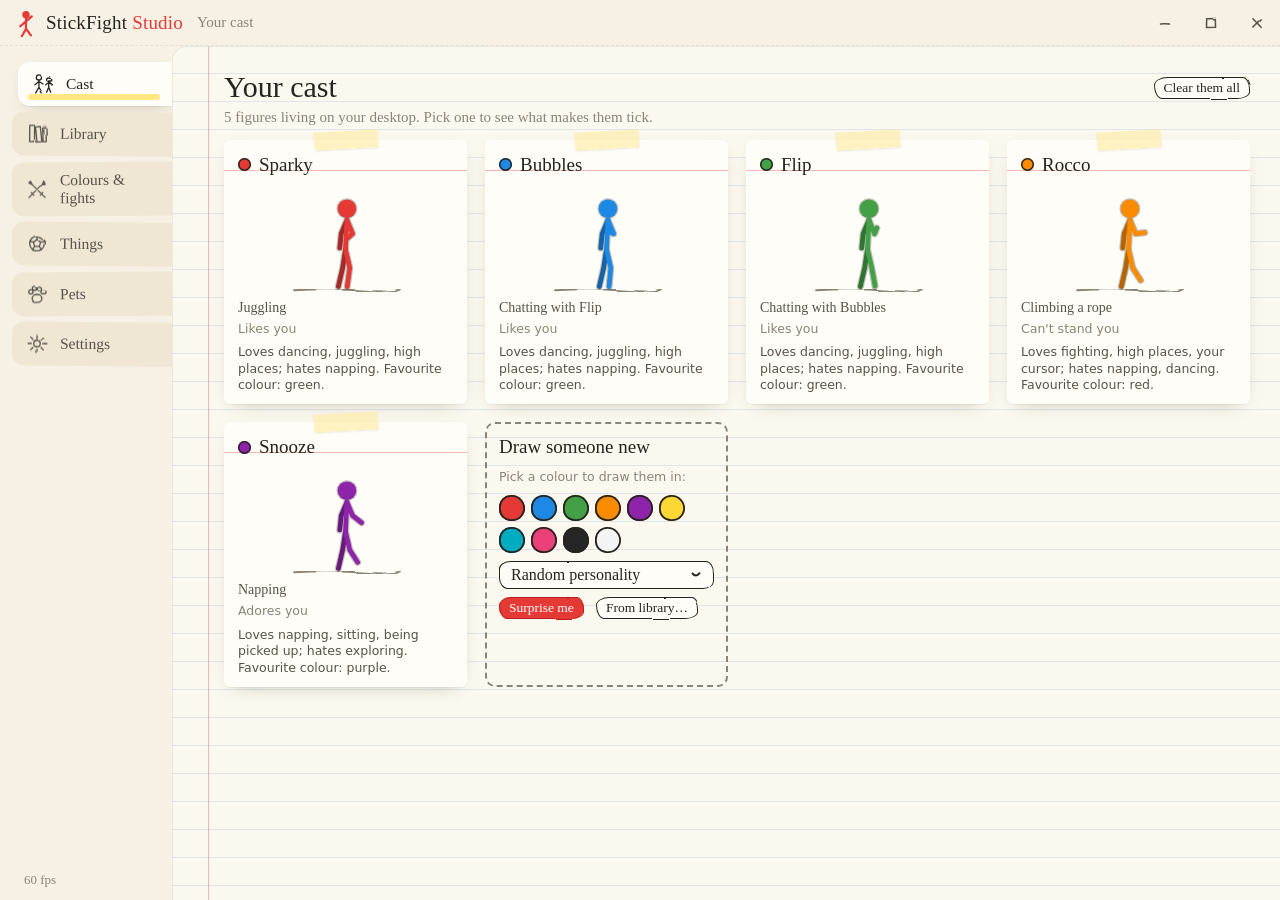
==== Studio/web/index.html @ 7a57fdf6 "Pets rebuilt as real animals: cats, dogs and parrots with needs, care items, accidents, leash walks," ====
<!doctype html>
<html lang="en">
<head>
<meta charset="utf-8">
<title>StickFight Studio</title>
<meta name="viewport" content="width=device-width, initial-scale=1">
<link rel="stylesheet" href="studio.css">
</head>
<body>
<!-- Hand-drawn wobble for strokes and boxes. -->
<svg width="0" height="0" style="position:absolute" aria-hidden="true">
  <filter id="rough" x="-5%" y="-5%" width="110%" height="110%">
    <feTurbulence type="fractalNoise" baseFrequency="0.035" numOctaves="2" seed="3" result="n"/>
    <feDisplacementMap in="SourceGraphic" in2="n" scale="2.6" xChannelSelector="R" yChannelSelector="G"/>
  </filter>
  <filter id="rough2" x="-5%" y="-5%" width="110%" height="110%">
    <feTurbulence type="fractalNoise" baseFrequency="0.05" numOctaves="2" seed="11" result="n"/>
    <feDisplacementMap in="SourceGraphic" in2="n" scale="3.4" xChannelSelector="R" yChannelSelector="G"/>
  </filter>
  <filter id="chalk" x="-5%" y="-5%" width="110%" height="110%">
    <feTurbulence type="fractalNoise" baseFrequency="0.9" numOctaves="1" seed="5" result="g"/>
    <feColorMatrix in="g" type="matrix" values="0 0 0 0 1  0 0 0 0 1  0 0 0 0 1  0 0 0 -1.4 1.25" result="mask"/>
    <feComposite in="SourceGraphic" in2="mask" operator="in" result="c"/>
    <feTurbulence type="fractalNoise" baseFrequency="0.04" numOctaves="2" seed="7" result="n"/>
    <feDisplacementMap in="c" in2="n" scale="2.4" xChannelSelector="R" yChannelSelector="G"/>
  </filter>
</svg>

<div id="app">
  <header id="titlebar">
    <div class="brand">
      <svg class="logo" viewBox="-14 -30 28 34"><g class="logo-fig">
        <circle cx="0" cy="-23" r="4.5"/><path d="M0 -18 L0 -6 M0 -15 L-7 -9 M0 -15 L7 -21 M0 -6 L-5 3 M0 -6 L6 2"/></g></svg>
      <span class="brand-name">StickFight <em>Studio</em></span>
    </div>
    <div id="crumbs"></div>
    <div class="winbtns">
      <button class="winbtn" data-win="min" title="Minimize"><svg viewBox="0 0 20 20"><path d="M5 11 Q10 10.4 15 11.2"/></svg></button>
      <button class="winbtn" data-win="max" title="Maximize"><svg viewBox="0 0 20 20"><path id="maxicon" d="M5.2 5.4 L14.8 5 L15 14.6 L5 14.9 Z"/></svg></button>
      <button class="winbtn close" data-win="close" title="Close"><svg viewBox="0 0 20 20"><path d="M5.5 5.2 L14.6 14.8 M14.7 5.4 L5.3 14.5"/></svg></button>
    </div>
  </header>

  <nav id="tabs">
    <button class="tab" data-page="cast"><svg viewBox="0 0 32 32"><g><circle cx="11" cy="8" r="3.2"/><path d="M11 11 V20 M11 13 L6 17 M11 13 L16 16 M11 20 L7 27 M11 20 L15 27"/><circle cx="23" cy="10" r="2.6"/><path d="M23 12.6 V20 M23 14 L19.5 17 M23 14 L26.5 17 M23 20 L20.5 26 M23 20 L25.5 26"/></g></svg><span>Cast</span></button>
    <button class="tab" data-page="library"><svg viewBox="0 0 32 32"><g><path d="M7 6 L13 6 L13 26 L7 26 Z M14 7 L20 6 L22 26 L16 26.5 Z M23 8 L27 7.5 L27.5 26 L23.5 26 Z"/></g></svg><span>Library</span></button>
    <button class="tab" data-page="fights"><svg viewBox="0 0 32 32"><g><path d="M6 26 L22 10 M22 10 L24 6 L26 8 L22 10 M9 20 L12 23 M26 26 L10 10 M10 10 L8 6 L6 8 L10 10 M23 20 L20 23"/></g></svg><span>Colours &amp; fights</span></button>
    <button class="tab" data-page="toys"><svg viewBox="0 0 32 32"><g><circle cx="16" cy="16" r="9"/><path d="M16 11 L20.5 14.3 L18.8 19.5 L13.2 19.5 L11.5 14.3 Z M16 7 V11 M24.6 13.5 L20.5 14.3 M21.5 23.5 L18.8 19.5 M10.5 23.5 L13.2 19.5 M7.4 13.5 L11.5 14.3"/></g></svg><span>Things</span></button>
    <button class="tab" data-page="pets"><svg viewBox="0 0 32 32"><g><ellipse cx="16" cy="21" rx="6" ry="5"/><circle cx="8.5" cy="13" r="2.6"/><circle cx="13" cy="8.5" r="2.6"/><circle cx="19" cy="8.5" r="2.6"/><circle cx="23.5" cy="13" r="2.6"/></g></svg><span>Pets</span></button>
    <button class="tab" data-page="settings"><svg viewBox="0 0 32 32"><g><circle cx="16" cy="16" r="4"/><path d="M16 5 V9 M16 23 V27 M5 16 H9 M23 16 H27 M8.2 8.2 L11 11 M21 21 L23.8 23.8 M23.8 8.2 L21 11 M11 21 L8.2 23.8"/></g></svg><span>Settings</span></button>
    <div class="tabs-fill"></div>
    <div id="fps" title="Frames per second right now"></div>
  </nav>

  <main id="page"></main>
  <div id="toast"></div>
</div>

<!-- Invisible resize handles around the window edge. -->
<div class="edge l" data-edge="l"></div><div class="edge r" data-edge="r"></div>
<div class="edge t" data-edge="t"></div><div class="edge b" data-edge="b"></div>
<div class="edge tl" data-edge="tl"></div><div class="edge tr" data-edge="tr"></div>
<div class="edge bl" data-edge="bl"></div><div class="edge br" data-edge="br"></div>

<script src="studio.js"></script>
</body>
</html>
---- Studio/web/studio.css ----
/* StickFight Studio: a sketchbook. Paper (light) and chalkboard (dark) themes. */
:root {
  --paper: #f6f1e4;
  --paper-2: #fbf8ef;
  --card: #fffdf7;
  --rule: rgba(80, 130, 200, 0.16);
  --margin: rgba(229, 57, 53, 0.35);
  --ink: #26241f;
  --ink-2: #57524a;
  --pencil: #8a8478;
  --faint: rgba(38, 36, 31, 0.08);
  --accent: #e53935;
  --accent-ink: #b8231f;
  --marker: rgba(255, 226, 92, 0.75);
  --good: #2e8b57;
  --bad: #c62828;
  --meh: #8a8478;
  --tab: #efe7d3;
  --tab-on: #fffdf7;
  --shadow: 0 1px 0 rgba(0,0,0,0.04), 0 6px 18px -10px rgba(60, 40, 10, 0.35);
  --hand: "Segoe Print", "Ink Free", "Comic Sans MS", cursive;
  --scrawl: "Ink Free", "Segoe Print", cursive;
  --body: "Segoe UI Variable Text", "Segoe UI", system-ui, sans-serif;
  --stroke-filter: url(#rough);
  color-scheme: light;
}

:root[data-theme="chalk"], :root.chalk {
  --paper: #222a26;
  --paper-2: #27302b;
  --card: #2a332e;
  --rule: rgba(255, 255, 255, 0.035);
  --margin: rgba(255, 140, 140, 0.18);
  --ink: #ecebe4;
  --ink-2: #c9c7bd;
  --pencil: #959a90;
  --faint: rgba(255, 255, 255, 0.07);
  --accent: #ff8a80;
  --accent-ink: #ffab9f;
  --marker: rgba(255, 238, 140, 0.28);
  --good: #9be0a8;
  --bad: #ff9a8f;
  --meh: #a3a79c;
  --tab: #1d2420;
  --tab-on: #2a332e;
  --shadow: 0 8px 24px -14px rgba(0,0,0,0.8);
  --stroke-filter: url(#chalk);
  color-scheme: dark;
}

* { box-sizing: border-box; }
html, body { margin: 0; height: 100%; overflow: hidden; }
body {
  background: var(--paper);
  color: var(--ink);
  font: 14px/1.45 var(--body);
  user-select: none;
  -webkit-font-smoothing: antialiased;
}
button, input, select { font: inherit; color: inherit; }
::selection { background: var(--marker); }

#app { display: grid; grid-template-rows: 46px 1fr; grid-template-columns: 172px 1fr; height: 100vh; }

/* ---------- title bar ---------- */
#titlebar {
  grid-column: 1 / 3; display: flex; align-items: center; gap: 14px; padding: 0 0 0 14px;
  app-region: drag; border-bottom: 1.5px dashed var(--faint);
}
.brand { display: flex; align-items: center; gap: 8px; }
.logo { width: 24px; height: 28px; }
.logo-fig { fill: none; stroke: var(--accent); stroke-width: 2.6; stroke-linecap: round; stroke-linejoin: round; }
.logo-fig circle { fill: var(--accent); stroke: none; }
.brand-name { font: 19px var(--hand); letter-spacing: 0.2px; }
.brand-name em { font-style: normal; color: var(--accent); }
#crumbs { font: 15px var(--scrawl); color: var(--pencil); flex: 1; white-space: nowrap; overflow: hidden; text-overflow: ellipsis; }
#crumbs b { color: var(--ink-2); font-weight: normal; }
.winbtns { display: flex; app-region: no-drag; height: 100%; }
.winbtn { width: 46px; height: 100%; border: 0; background: transparent; cursor: default; display: grid; place-items: center; }
.winbtn svg { width: 18px; height: 18px; fill: none; stroke: var(--ink-2); stroke-width: 1.7; stroke-linecap: round; filter: var(--stroke-filter); }
.winbtn:hover { background: var(--faint); }
.winbtn.close:hover { background: #e5393530; }
.winbtn.close:hover svg { stroke: var(--accent-ink); }

/* ---------- side tabs (notebook dividers) ---------- */
#tabs { display: flex; flex-direction: column; gap: 6px; padding: 16px 0 12px 12px; }
.tab {
  position: relative; display: flex; align-items: center; gap: 10px; text-align: left;
  padding: 9px 12px; border: 0; background: var(--tab); border-radius: 12px 0 0 12px;
  font: 15.5px var(--hand); color: var(--ink-2); cursor: pointer;
  transform: rotate(-0.4deg); transition: transform .15s, background .15s;
}
.tab:nth-child(2n) { transform: rotate(0.5deg); }
.tab svg { width: 26px; height: 26px; flex: none; fill: none; stroke: currentColor; stroke-width: 1.6; stroke-linecap: round; stroke-linejoin: round; filter: var(--stroke-filter); }
.tab:hover { transform: translateX(3px) rotate(-0.4deg); color: var(--ink); }
.tab.on { background: var(--tab-on); color: var(--ink); box-shadow: var(--shadow); transform: translateX(6px); }
.tab.on::after { content: ""; position: absolute; left: 10px; right: 18px; bottom: 6px; height: 6px; background: var(--marker); border-radius: 3px; z-index: -1; }
.tabs-fill { flex: 1; }
#fps { font: 13px var(--scrawl); color: var(--pencil); padding: 0 12px; }

/* ---------- the page (ruled paper) ---------- */
#page {
  position: relative; overflow: auto; padding: 22px 30px 40px 52px; background-color: var(--paper-2);
  background-image:
    linear-gradient(90deg, transparent 36px, var(--margin) 36px, var(--margin) 37.5px, transparent 37.5px),
    repeating-linear-gradient(to bottom, transparent 0, transparent 27px, var(--rule) 27px, var(--rule) 28px);
  border-top-left-radius: 14px; box-shadow: inset 1px 1px 0 var(--faint);
  scrollbar-width: thin; scrollbar-color: var(--pencil) transparent;
}
h1 { font: 30px/1.15 var(--hand); margin: 2px 0 4px; }
h2 { font: 21px var(--hand); margin: 22px 0 8px; }
h3 { font: 16px var(--hand); margin: 14px 0 6px; color: var(--ink-2); }
.sub { color: var(--pencil); font: 15px var(--scrawl); margin: 0 0 14px; }
.hint { color: var(--pencil); font-size: 12.5px; }
.marker { background: linear-gradient(transparent 55%, var(--marker) 55%, var(--marker) 90%, transparent 90%); padding: 0 2px; }
.row { display: flex; gap: 12px; align-items: center; flex-wrap: wrap; }
.spacer { flex: 1; }

/* sketchy box: the border is a separate wobbly layer so text stays crisp */
.sk { position: relative; }
.sk::before {
  content: ""; position: absolute; inset: 0; pointer-events: none;
  border: 1.8px solid var(--ink); opacity: .8;
  border-radius: 14px 9px 13px 8px / 9px 14px 8px 13px; filter: var(--stroke-filter);
}

/* ---------- buttons ---------- */
.btn {
  position: relative; border: 0; background: var(--card); padding: 7px 15px; cursor: pointer;
  font: 15px var(--hand); color: var(--ink); border-radius: 12px; transition: transform .08s;
}
.btn::before { content: ""; position: absolute; inset: 0; border: 1.8px solid var(--ink); border-radius: 15px 8px 14px 9px / 9px 13px 8px 15px; filter: var(--stroke-filter); pointer-events: none; }
.btn:hover { transform: rotate(-1deg) scale(1.03); background: var(--paper); }
.btn:active { transform: scale(0.97); }
.btn.primary { background: var(--accent); color: #fff; }
.btn.primary::before { border-color: var(--accent-ink); }
.btn.danger:hover { color: var(--bad); }
.btn.small { padding: 3px 10px; font-size: 13.5px; }
.btn.armed { background: var(--bad); color: #fff; }
.chip {
  border: 0; background: transparent; padding: 3px 10px; cursor: pointer; font: 14px var(--scrawl); color: var(--ink-2);
  border-radius: 20px; position: relative;
}
.chip::before { content: ""; position: absolute; inset: 0; border: 1.4px dashed var(--pencil); border-radius: 20px; pointer-events: none; }
.chip:hover { color: var(--ink); }
.chip.on { background: var(--marker); color: var(--ink); }
.chip.on::before { border-style: solid; border-color: var(--ink); filter: var(--stroke-filter); }

/* ---------- inputs ---------- */
input[type=text] {
  border: 0; border-bottom: 2px solid var(--ink); background: transparent; outline: none; padding: 2px 4px;
  font: 28px var(--hand); width: min(420px, 100%); color: var(--ink);
}
input[type=text]:focus { background: var(--marker); }

input[type=range] { -webkit-appearance: none; appearance: none; background: transparent; height: 26px; width: 100%; cursor: pointer; }
input[type=range]::-webkit-slider-runnable-track {
  height: 6px; border-radius: 4px;
  background: linear-gradient(90deg, var(--fill, var(--accent)) 0 var(--p, 50%), var(--faint) var(--p, 50%) 100%);
  border: 1.4px solid var(--ink);
}
input[type=range]::-webkit-slider-thumb {
  -webkit-appearance: none; width: 18px; height: 18px; margin-top: -7.5px; border-radius: 50% 45% 52% 47%;
  background: var(--card); border: 2px solid var(--ink); box-shadow: 1px 1px 0 var(--ink);
}
input[type=range]:active::-webkit-slider-thumb { transform: scale(1.15) rotate(15deg); background: var(--marker); }

.select { position: relative; display: inline-block; min-width: 200px; max-width: 100%; }
.dd-btn {
  position: relative; width: 100%; display: flex; align-items: center; gap: 10px; border: 0; background: var(--card);
  padding: 5px 12px; font: 16px var(--scrawl); color: var(--ink); cursor: pointer; border-radius: 10px; text-align: left; outline: none;
}
.dd-btn::before { content: ""; position: absolute; inset: 0; border: 1.6px solid var(--ink); border-radius: 12px 8px 11px 9px / 8px 12px 9px 11px; filter: var(--stroke-filter); pointer-events: none; }
.dd-btn:hover, .dd-btn:focus-visible { background: var(--paper); }
.select.open .dd-btn { background: var(--marker); }
.dd-label { flex: 1; white-space: nowrap; overflow: hidden; text-overflow: ellipsis; }
.dd-caret { width: 12px; height: 12px; flex: none; fill: none; stroke: var(--ink); stroke-width: 2; stroke-linecap: round; transition: transform .15s; }
.select.open .dd-caret { transform: rotate(180deg); }
.dd-menu {
  position: fixed; z-index: 100; overflow: auto; padding: 6px; background: var(--card); border-radius: 10px;
  box-shadow: 0 12px 30px -12px rgba(0,0,0,.45); transform: rotate(-0.4deg); animation: ddin .12s ease-out;
  scrollbar-width: thin; scrollbar-color: var(--pencil) transparent;
}
.dd-menu::before { content: ""; position: fixed; inset: 0; border: 1.8px solid var(--ink); border-radius: 13px 9px 12px 8px / 9px 13px 8px 12px; filter: var(--stroke-filter); pointer-events: none; }
@keyframes ddin { from { opacity: 0; transform: translateY(-4px) rotate(-0.4deg); } to { opacity: 1; transform: rotate(-0.4deg); } }
.dd-item { position: relative; padding: 5px 14px 5px 30px; border-radius: 7px; font: 16px var(--scrawl); cursor: pointer; white-space: nowrap; }
.dd-item.hover { background: var(--marker); }
.dd-item.on { color: var(--accent-ink); }
.dd-item.on::before {
  content: ""; position: absolute; left: 9px; top: 50%; width: 11px; height: 6px; margin-top: -5px;
  border-left: 2.4px solid var(--accent); border-bottom: 2.4px solid var(--accent); transform: rotate(-48deg);
}
/* toggle drawn as a little checkbox with a scribbled tick */
.check { display: flex; align-items: center; gap: 10px; cursor: pointer; padding: 4px 0; }
.check .box { width: 24px; height: 24px; flex: none; }
.check .box rect { fill: var(--card); stroke: var(--ink); stroke-width: 1.8; filter: var(--stroke-filter); }
.check .box path { fill: none; stroke: var(--accent); stroke-width: 3; stroke-linecap: round; stroke-linejoin: round; stroke-dasharray: 30; stroke-dashoffset: 30; transition: stroke-dashoffset .25s; }
.check.on .box path { stroke-dashoffset: 0; }
.check .lbl { font-size: 14.5px; }
.check .lbl small { display: block; color: var(--pencil); font-size: 12.5px; }

.field { display: grid; grid-template-columns: 170px 1fr 64px; gap: 10px; align-items: center; margin: 6px 0; max-width: 680px; }
.field > label { font: 15px var(--hand); color: var(--ink-2); }
.field .val { font: 15px var(--scrawl); color: var(--ink-2); text-align: right; }

/* ---------- cards ---------- */
.grid { display: grid; grid-template-columns: repeat(auto-fill, minmax(210px, 1fr)); gap: 18px; margin-top: 8px; }
.card {
  position: relative; background: var(--card); padding: 12px 14px 12px; border-radius: 6px; box-shadow: var(--shadow); cursor: pointer;
  transition: transform .15s; transform: rotate(var(--tilt, 0deg));
  background-image: linear-gradient(to bottom, transparent 30px, var(--margin) 30px, var(--margin) 31.5px, transparent 31.5px);
}
.card:hover { transform: rotate(0deg) translateY(-3px); }
.card .tape { position: absolute; top: -9px; left: 50%; width: 64px; height: 18px; margin-left: -32px; background: rgba(255, 236, 160, 0.6); transform: rotate(-3deg); box-shadow: 0 1px 2px rgba(0,0,0,.08); }
:root.chalk .card .tape, :root[data-theme="chalk"] .card .tape { background: rgba(255, 255, 255, 0.12); }
.card .name { font: 19px var(--hand); display: flex; align-items: center; gap: 8px; height: 26px; overflow: hidden; white-space: nowrap; }
.dot { width: 13px; height: 13px; border-radius: 50%; flex: none; box-shadow: 0 0 0 1.5px var(--ink) inset; }
.card .act { font: 14px var(--scrawl); color: var(--ink-2); margin-top: 2px; min-height: 20px; }
.card .feels { font-size: 12.5px; color: var(--pencil); }
.card .likes { font-size: 12.5px; color: var(--ink-2); margin-top: 6px; line-height: 1.35; max-height: 3.9em; overflow: hidden; }
.fig { width: 100%; height: 120px; display: block; }
.fig .ground { stroke: var(--pencil); stroke-width: 1.4; fill: none; stroke-linecap: round; filter: var(--stroke-filter); }
.card.new { display: flex; flex-direction: column; gap: 8px; cursor: default; border: 0; background-image: none; background: transparent; box-shadow: none; }
.card.new::before { content: ""; position: absolute; inset: 0; border: 2px dashed var(--pencil); border-radius: 10px; pointer-events: none; }
.card.new:hover { transform: none; }
.swatches { display: flex; flex-wrap: wrap; gap: 6px; }
.sw { width: 26px; height: 26px; border-radius: 48% 52% 50% 46%; border: 0; cursor: pointer; box-shadow: 0 0 0 1.8px var(--ink) inset; transition: transform .1s; }
.sw:hover { transform: scale(1.18) rotate(-8deg); }
.sw.on { box-shadow: 0 0 0 1.8px var(--ink) inset, 0 0 0 3px var(--paper-2), 0 0 0 5px var(--ink); }
.sw.custom { position: relative; overflow: hidden; background: conic-gradient(#e53935, #fdd835, #43a047, #00acc1, #1e88e5, #8e24aa, #e53935); }
.sw.custom input { position: absolute; inset: -8px; opacity: 0; cursor: pointer; }
.empty { font: 18px var(--scrawl); color: var(--pencil); padding: 30px 6px; }

/* ---------- figure page ---------- */
.hero { display: grid; grid-template-columns: 190px 1fr; gap: 20px; align-items: center; }
.hero .fig { height: 200px; }
.hero .meta { display: flex; flex-direction: column; gap: 8px; min-width: 0; }
.hero .act { font: 18px var(--scrawl); color: var(--ink-2); }
.subtabs { display: flex; gap: 4px; margin: 18px 0 6px; flex-wrap: wrap; border-bottom: 1.6px solid var(--faint); }
.subtab { border: 0; background: transparent; padding: 6px 14px 8px; font: 16px var(--hand); color: var(--pencil); cursor: pointer; position: relative; }
.subtab:hover { color: var(--ink); }
.subtab.on { color: var(--ink); }
.subtab.on::after { content: ""; position: absolute; left: 8px; right: 8px; bottom: -2px; height: 4px; background: var(--accent); border-radius: 3px; filter: var(--stroke-filter); }
.panel { padding-top: 8px; }
.split { display: grid; grid-template-columns: minmax(280px, 360px) 1fr; gap: 26px; align-items: start; }
.split.wide { grid-template-columns: minmax(320px, 560px) minmax(260px, 1fr); }
@media (max-width: 1000px) { .split, .split.wide { grid-template-columns: 1fr; } }

/* radar chart */
.radar { width: 100%; max-width: 360px; aspect-ratio: 1; touch-action: none; }
.radar .web { fill: none; stroke: var(--pencil); stroke-width: 1; opacity: .5; }
.radar .axis { stroke: var(--pencil); stroke-width: 1; opacity: .6; stroke-dasharray: 3 4; }
.radar .shape { stroke: var(--ink); stroke-width: 2.2; stroke-linejoin: round; filter: var(--stroke-filter); }
.radar .pt { fill: var(--card); stroke: var(--ink); stroke-width: 2; cursor: grab; }
.radar .pt:hover, .radar .pt.drag { fill: var(--marker); r: 9; }
.radar text { font: 15px var(--hand); fill: var(--ink-2); }
.radar text.v { font: 13px var(--scrawl); fill: var(--pencil); }

/* likes & dislikes */
.likes-table { display: grid; grid-template-columns: minmax(150px, 220px) auto; gap: 2px 18px; align-items: center; }
.likes-table h3 { grid-column: 1 / 3; margin-top: 14px; }
.likes-table .thing { font-size: 14.5px; }
.faces { display: flex; gap: 2px; }
.face { width: 34px; height: 34px; border: 0; background: transparent; padding: 3px; cursor: pointer; border-radius: 50%; opacity: .35; transition: opacity .1s, transform .1s; }
.face svg { width: 100%; height: 100%; fill: none; stroke: var(--ink); stroke-width: 1.8; stroke-linecap: round; }
.face:hover { opacity: .8; transform: scale(1.12); }
.face.on { opacity: 1; background: var(--marker); }
.face.on.f-2 svg, .face.on.f-1 svg { stroke: var(--bad); }
.face.on.f1 svg, .face.on.f2 svg { stroke: var(--good); }

/* relationships web */
.webview { width: 100%; max-width: 560px; aspect-ratio: 1.15; }
.webview .edge { fill: none; stroke-linecap: round; filter: var(--stroke-filter); }
.webview .node { cursor: pointer; }
.webview .node circle.bg { fill: var(--card); stroke: var(--ink); stroke-width: 1.8; filter: var(--stroke-filter); }
.webview .node.sel circle.bg { fill: var(--marker); }
.webview .node text { font: 14px var(--hand); fill: var(--ink); text-anchor: middle; }
.webview .lbl { font: 12.5px var(--scrawl); fill: var(--ink-2); text-anchor: middle; }
.relcard { padding: 14px 16px; background: var(--card); border-radius: 8px; box-shadow: var(--shadow); }
.relcard .big { font: 22px var(--hand); }
.relbar { display: grid; grid-template-columns: 1fr; gap: 2px; margin: 8px 0 12px; }
.relbar .ends { display: flex; justify-content: space-between; font: 12.5px var(--scrawl); color: var(--pencil); }

/* mood meters */
.meter { display: grid; grid-template-columns: 120px 1fr 48px; align-items: center; gap: 12px; margin: 7px 0; max-width: 560px; }
.meter label { font: 15px var(--hand); color: var(--ink-2); }
.meter .bar { height: 14px; border-radius: 8px; position: relative; overflow: hidden; background: var(--faint); }
.meter .bar i { position: absolute; left: 0; top: 0; bottom: 0; background: var(--fill, var(--accent)); border-radius: 8px; transition: width .3s; }
.meter .bar::after { content: ""; position: absolute; inset: 0; border: 1.5px solid var(--ink); border-radius: 9px 6px 8px 7px; filter: var(--stroke-filter); }
.meter .n { font: 14px var(--scrawl); color: var(--pencil); }

/* fights matrix */
.matrix { border-collapse: separate; border-spacing: 4px; }
.matrix th { font: 13px var(--scrawl); color: var(--ink-2); font-weight: normal; }
.matrix td button { width: 34px; height: 30px; border: 0; border-radius: 8px; cursor: pointer; background: var(--faint); font-size: 15px; color: var(--ink); }
.matrix td button:hover { background: var(--marker); }
.matrix td button.def { opacity: .45; }
.matrix .cdot { width: 14px; height: 14px; display: inline-block; border-radius: 50%; box-shadow: 0 0 0 1.5px var(--ink) inset; vertical-align: middle; }
.legend { display: flex; flex-wrap: wrap; gap: 14px; font: 14px var(--scrawl); color: var(--ink-2); margin: 8px 0; }

/* toys */
.toy { display: grid; grid-template-columns: 70px 1fr auto; gap: 14px; align-items: center; padding: 12px 14px; background: var(--card); border-radius: 8px; box-shadow: var(--shadow); margin-bottom: 12px; max-width: 760px; }
.toy svg { width: 60px; height: 60px; }
.toy .ctl { display: grid; grid-template-columns: 70px 1fr 50px; gap: 4px 10px; align-items: center; }
.toy .ctl label { font: 14px var(--hand); color: var(--ink-2); }

/* edges + toast */
.edge { position: fixed; z-index: 50; app-region: no-drag; }
.edge.l { left: 0; top: 6px; bottom: 6px; width: 5px; cursor: ew-resize; }
.edge.r { right: 0; top: 6px; bottom: 6px; width: 5px; cursor: ew-resize; }
.edge.t { top: 0; left: 6px; right: 6px; height: 4px; cursor: ns-resize; }
.edge.b { bottom: 0; left: 6px; right: 6px; height: 5px; cursor: ns-resize; }
.edge.tl { left: 0; top: 0; width: 8px; height: 8px; cursor: nwse-resize; }
.edge.tr { right: 0; top: 0; width: 8px; height: 8px; cursor: nesw-resize; }
.edge.bl { left: 0; bottom: 0; width: 8px; height: 8px; cursor: nesw-resize; }
.edge.br { right: 0; bottom: 0; width: 10px; height: 10px; cursor: nwse-resize; }
body.max .edge { display: none; }
#toast {
  position: fixed; bottom: 22px; left: 50%; transform: translate(-50%, 30px) rotate(-1.5deg); opacity: 0; pointer-events: none;
  background: #fff6a8; color: #2b2a24; padding: 9px 18px; font: 16px var(--hand); box-shadow: 0 6px 16px -6px rgba(0,0,0,.4);
  transition: opacity .2s, transform .2s;
}
#toast.show { opacity: 1; transform: translate(-50%, 0) rotate(-1.5deg); }

.fade-in { animation: fadein .18s ease-out; }
@keyframes fadein { from { opacity: 0; transform: translateY(4px); } to { opacity: 1; transform: none; } }

/* ---------- tray quick panel ---------- */
body[data-mode="quick"] { background: var(--paper-2); }
#quick { padding: 14px 18px 16px; height: 100vh; display: flex; flex-direction: column; gap: 4px; border: 1.5px solid var(--faint); border-radius: 10px; }
.q-head { display: flex; align-items: center; gap: 8px; margin-bottom: 4px; }
#quick h3 { margin: 10px 0 6px; }
.q-toys { display: grid; grid-template-columns: repeat(4, 1fr); gap: 6px; }
.q-toy { border: 0; background: transparent; cursor: pointer; display: flex; flex-direction: column; align-items: center; gap: 2px; padding: 4px; border-radius: 10px; font: 12.5px var(--scrawl); color: var(--ink-2); }
.q-toy svg { width: 38px; height: 38px; transition: transform .15s; }
.q-toy:hover { background: var(--faint); }
.q-toy:hover svg { transform: rotate(-25deg) scale(1.08); }
.q-checks { margin-top: 10px; }
.q-foot { margin-top: auto; padding-top: 8px; }

.memories { list-style: none; padding: 0; margin: 4px 0 12px; }
.memories li { display: flex; justify-content: space-between; gap: 12px; padding: 3px 0 3px 22px; position: relative; font-size: 13.5px; }
.memories li::before { content: "\2022"; position: absolute; left: 6px; color: var(--pencil); }
.memories li.good::before { content: "+"; color: var(--good); font-weight: 700; }
.memories li.bad::before { content: "-"; color: var(--bad); font-weight: 700; }
.memories li.none { color: var(--pencil); font-style: italic; }
.memories .ago { color: var(--pencil); font: 13px var(--scrawl); white-space: nowrap; }

/* ---------- things ---------- */
.summon { position: relative; display: flex; align-items: center; gap: 10px; max-width: 720px; padding: 8px 10px 8px 12px; background: var(--card); border-radius: 12px; box-shadow: var(--shadow); }
.summon::before { content: ""; position: absolute; inset: 0; border: 2px solid var(--ink); border-radius: 15px 10px 14px 9px / 10px 14px 9px 15px; filter: var(--stroke-filter); pointer-events: none; }
.summon .pencil { width: 26px; height: 26px; flex: none; fill: none; stroke: var(--accent); stroke-width: 1.7; stroke-linejoin: round; }
.summon input.summon-input { flex: 1; border: 0; background: transparent; font: 20px var(--scrawl); width: auto; padding: 4px; }
.summon input.summon-input:focus { background: transparent; }
.summon.compact { padding: 4px 6px 4px 8px; gap: 6px; }
.summon.compact input.summon-input { font-size: 16px; }
.summon.compact .pencil { width: 20px; height: 20px; }
.summon-list { position: absolute; left: 0; right: 0; top: calc(100% + 6px); z-index: 60; background: var(--card); border-radius: 10px; box-shadow: 0 12px 30px -12px rgba(0,0,0,.45); padding: 6px; display: none; }
.summon-list.open { display: block; }
.summon-item { display: grid; grid-template-columns: 46px auto 1fr; gap: 10px; align-items: center; padding: 4px 8px; border-radius: 8px; cursor: pointer; font: 16px var(--scrawl); }
.summon-item small { color: var(--pencil); font: 12.5px var(--body); text-align: right; }
.summon-item:hover, .summon-item.hover { background: var(--marker); }
svg.doodle { width: 64px; height: 48px; overflow: visible; }
svg.doodle.tiny { width: 42px; height: 30px; }
.toy-pic svg.doodle { width: 64px; height: 56px; }
.catalog { display: grid; grid-template-columns: repeat(auto-fill, minmax(104px, 1fr)); gap: 10px; max-width: 900px; }
.cat-card { border: 0; background: var(--card); border-radius: 10px; padding: 8px 6px 6px; cursor: pointer; display: flex; flex-direction: column; align-items: center; gap: 4px; font: 14px var(--hand); color: var(--ink); box-shadow: var(--shadow); transition: transform .12s; }
.cat-card:hover { transform: translateY(-3px) rotate(-1.5deg); }
.cat-card svg.doodle { width: 86px; height: 56px; }

/* colour pickers as round hand-drawn swatches */
input[type=color] { -webkit-appearance: none; appearance: none; width: 30px; height: 30px; border: 0; padding: 0; background: transparent; cursor: pointer; }
input[type=color]::-webkit-color-swatch-wrapper { padding: 0; }
input[type=color]::-webkit-color-swatch { border: 1.8px solid var(--ink); border-radius: 48% 52% 50% 46%; }
.sw.custom input[type=color] { width: auto; height: auto; }

.look-row { grid-template-columns: 120px 220px 1fr; }
.swatches.mini { gap: 4px; }
.sw.mini { width: 19px; height: 19px; }

/* ---------- right-click menu ---------- */
body[data-mode="pop"] { background: var(--paper-2); overflow: hidden; }
#pop { padding: 12px 14px 12px; display: flex; flex-direction: column; gap: 6px; border: 1.5px solid var(--faint); border-radius: 10px; }
#pop:empty { min-height: 20px; }
.pop-head { display: flex; align-items: center; gap: 10px; margin-bottom: 2px; }
.pop-art { width: 46px; height: 46px; flex: none; display: grid; place-items: center; }
.pop-art svg { width: 46px; height: 46px; }
.pop-art .pop-fig { width: 50px; height: 50px; }
.pop-fig .ground { stroke: var(--pencil); fill: none; stroke-width: 1.5; }
.pop-name { min-width: 0; }
.pop-title { font: 20px/1.1 var(--hand); color: var(--ink); white-space: nowrap; overflow: hidden; text-overflow: ellipsis; }
.pop-name .hint { white-space: nowrap; overflow: hidden; text-overflow: ellipsis; max-width: 200px; }
.pop-field { display: grid; grid-template-columns: 74px 1fr; align-items: center; gap: 8px; }
.pop-field > label { font: 14px var(--scrawl); color: var(--ink-2); }
.pop-field .swatches { flex-wrap: wrap; gap: 4px; }
.pop-field .sw { width: 18px; height: 18px; }
.pop-acts { flex-wrap: wrap; gap: 6px; margin-top: 4px; }
.pop-reply { margin: -2px 0 6px; min-height: 0; font-family: var(--hand, inherit); }
.pop-reply:empty { display: none; }
.q-games { flex-wrap: wrap; gap: 6px; }
.pop-foot { margin-top: 6px; padding-top: 8px; border-top: 1.5px dashed var(--faint); gap: 6px; align-items: center; }
.row.tight { gap: 4px; align-items: center; flex-wrap: wrap; }
.btn.icon { min-width: 30px; padding-left: 6px; padding-right: 6px; font-size: 16px; line-height: 1; }

/* what's on their mind */
.thoughts .meter label { white-space: nowrap; overflow: hidden; text-overflow: ellipsis; }
.thoughts .meter.picked label { color: var(--accent-ink); font-weight: 600; }

/* diary: handwriting on lined paper */
.diary { max-width: 720px; background: repeating-linear-gradient(to bottom, transparent 0, transparent 31px, var(--rule) 31px, var(--rule) 32px); border-left: 2px solid var(--margin); padding: 0 0 8px 18px; }
.diary-day { margin: 14px 0 2px; font: 18px var(--hand); color: var(--accent-ink); line-height: 32px; }
.diary-entry { display: grid; grid-template-columns: 64px 22px 1fr; align-items: baseline; line-height: 32px; }
.diary-time { font: 12px var(--body); color: var(--pencil); }
.diary-mood { font-size: 15px; color: var(--accent); text-align: center; }
.diary-text { font: 17px var(--scrawl); color: var(--ink); }
.pop-pet { font-size: 34px; line-height: 46px; }
.pop-field input.text { font: 15px var(--scrawl); background: var(--card); color: var(--ink); border: 1.5px solid var(--faint); border-radius: 8px; padding: 3px 8px; width: 100%; }
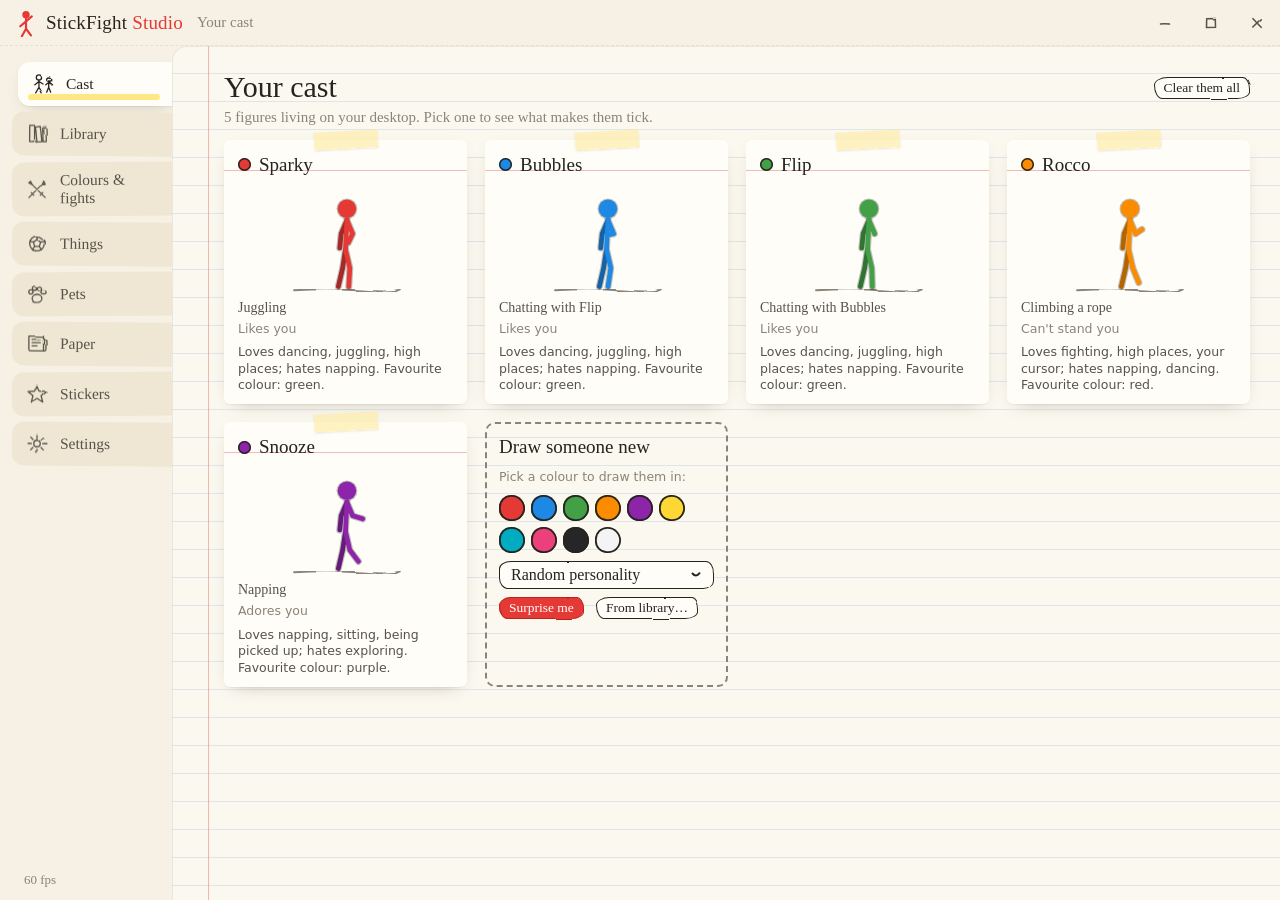
==== commit 5a32b7a8: "Studio: The Stick Times (weekly paper) and the sticker book Co-Authored-By: Claude Opus 5.5 <noreply" ====
--- a/Studio/web/index.html
+++ b/Studio/web/index.html
@@ -47,6 +47,8 @@
     <button class="tab" data-page="fights"><svg viewBox="0 0 32 32"><g><path d="M6 26 L22 10 M22 10 L24 6 L26 8 L22 10 M9 20 L12 23 M26 26 L10 10 M10 10 L8 6 L6 8 L10 10 M23 20 L20 23"/></g></svg><span>Colours &amp; fights</span></button>
     <button class="tab" data-page="toys"><svg viewBox="0 0 32 32"><g><circle cx="16" cy="16" r="9"/><path d="M16 11 L20.5 14.3 L18.8 19.5 L13.2 19.5 L11.5 14.3 Z M16 7 V11 M24.6 13.5 L20.5 14.3 M21.5 23.5 L18.8 19.5 M10.5 23.5 L13.2 19.5 M7.4 13.5 L11.5 14.3"/></g></svg><span>Things</span></button>
     <button class="tab" data-page="pets"><svg viewBox="0 0 32 32"><g><ellipse cx="16" cy="21" rx="6" ry="5"/><circle cx="8.5" cy="13" r="2.6"/><circle cx="13" cy="8.5" r="2.6"/><circle cx="19" cy="8.5" r="2.6"/><circle cx="23.5" cy="13" r="2.6"/></g></svg><span>Pets</span></button>
+    <button class="tab" data-page="paper"><svg viewBox="0 0 32 32"><g><path d="M6 7 H24 V25 H8 A2 2 0 0 1 6 23 Z M24 11 H27 V23 A2 2 0 0 1 25 25 H24 M10 11 H20 M10 15 H20 M10 19 H16"/></g></svg><span>Paper</span></button>
+    <button class="tab" data-page="stickers"><svg viewBox="0 0 32 32"><g><path d="M16 5 L19 12 L27 12.5 L21 17.5 L23 25.5 L16 21 L9 25.5 L11 17.5 L5 12.5 L13 12 Z"/></g></svg><span>Stickers</span></button>
     <button class="tab" data-page="settings"><svg viewBox="0 0 32 32"><g><circle cx="16" cy="16" r="4"/><path d="M16 5 V9 M16 23 V27 M5 16 H9 M23 16 H27 M8.2 8.2 L11 11 M21 21 L23.8 23.8 M23.8 8.2 L21 11 M11 21 L8.2 23.8"/></g></svg><span>Settings</span></button>
     <div class="tabs-fill"></div>
     <div id="fps" title="Frames per second right now"></div>
--- a/Studio/web/studio.css
+++ b/Studio/web/studio.css
@@ -398,6 +398,32 @@
 .pop-reply { margin: -2px 0 6px; min-height: 0; font-family: var(--hand, inherit); }
 .pop-reply:empty { display: none; }
 .q-games { flex-wrap: wrap; gap: 6px; }
+/* The Stick Times */
+.paper { max-width: 920px; }
+.masthead { text-align: center; border-bottom: 3px double var(--ink); padding-bottom: 6px; margin-bottom: 14px; }
+.mast-title { font: 46px var(--hand); letter-spacing: 1px; line-height: 1.1; }
+.mast-line { display: flex; justify-content: space-between; font-size: 12.5px; color: var(--pencil); border-top: 1.5px solid var(--ink); margin-top: 6px; padding-top: 4px; gap: 10px; flex-wrap: wrap; }
+.lead { border-bottom: 1.5px dashed var(--faint); padding-bottom: 10px; margin-bottom: 12px; }
+.lead-kicker { font-size: 12px; text-transform: uppercase; letter-spacing: 2px; color: var(--accent); }
+.headline { font: 32px var(--hand); margin: 4px 0; line-height: 1.15; }
+.columns { display: grid; grid-template-columns: 2fr 1fr; gap: 20px; }
+@media (max-width: 720px) { .columns { grid-template-columns: 1fr; } }
+.desk h2 { font: 20px var(--hand); border-bottom: 1.5px solid var(--ink); margin: 6px 0 6px; }
+.stories { list-style: none; padding: 0; margin: 0 0 12px; }
+.stories li { display: flex; justify-content: space-between; gap: 10px; padding: 5px 0; border-bottom: 1px dotted var(--faint); font-size: 14px; }
+.col-side .box { border: 1.5px solid var(--ink); border-radius: 6px; padding: 8px 10px; margin-bottom: 10px; }
+.col-side .box h3 { margin: 0 0 4px; font: 16px var(--hand); }
+.col-side .box p { margin: 0; font-size: 13.5px; }
+.nums { list-style: none; padding: 0; margin: 0; font-size: 13px; }
+.nums li { padding: 2px 0; }
+/* Sticker book */
+.stickers { display: grid; grid-template-columns: repeat(auto-fill, minmax(150px, 1fr)); gap: 12px; }
+.sticker { border: 1.5px dashed var(--faint); border-radius: 12px; padding: 12px 10px; text-align: center; opacity: 0.6; }
+.sticker.got { border: 1.5px solid var(--ink); opacity: 1; transform: rotate(-1deg); box-shadow: 2px 3px 0 rgba(0,0,0,0.08); }
+.sticker:nth-child(even).got { transform: rotate(1.2deg); }
+.sticker .art { font-size: 40px; line-height: 1.2; height: 50px; }
+.sticker:not(.got) .art { font: 34px var(--hand); color: var(--pencil); }
+.st-title { font: 16px var(--hand); margin: 4px 0 2px; }
 .pop-foot { margin-top: 6px; padding-top: 8px; border-top: 1.5px dashed var(--faint); gap: 6px; align-items: center; }
 .row.tight { gap: 4px; align-items: center; flex-wrap: wrap; }
 .btn.icon { min-width: 30px; padding-left: 6px; padding-right: 6px; font-size: 16px; line-height: 1; }
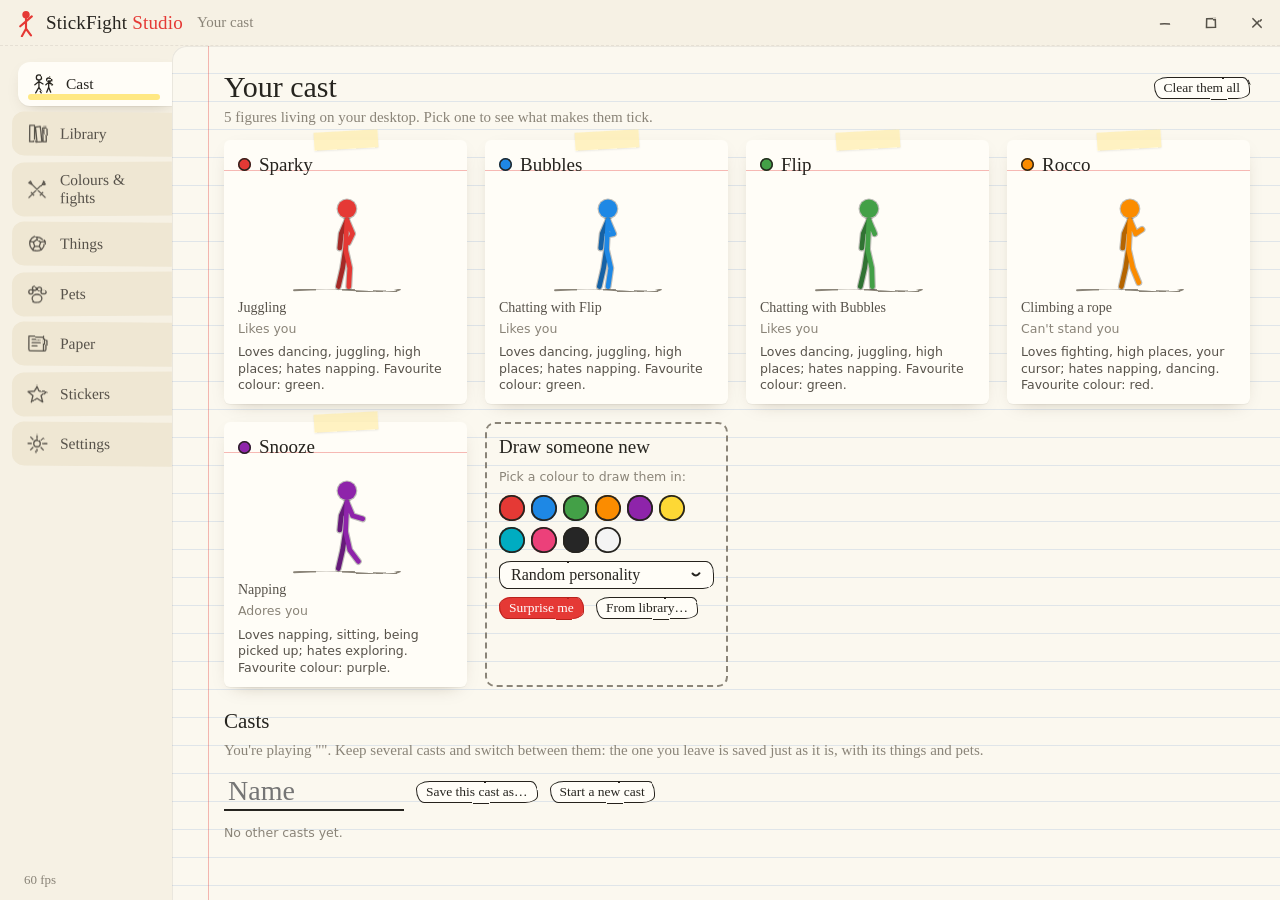
==== commit 2e0d52fb: "First-run welcome and Studio tour, ageing counts time away (capped), settings saved atomically and a" ====
--- a/Studio/web/index.html
+++ b/Studio/web/index.html
@@ -65,5 +65,6 @@
 <div class="edge bl" data-edge="bl"></div><div class="edge br" data-edge="br"></div>
 
 <script src="studio.js"></script>
+<script src="tour.js"></script>
 </body>
 </html>
--- a/Studio/web/studio.css
+++ b/Studio/web/studio.css
@@ -441,3 +441,16 @@
 .diary-text { font: 17px var(--scrawl); color: var(--ink); }
 .pop-pet { font-size: 34px; line-height: 46px; }
 .pop-field input.text { font: 15px var(--scrawl); background: var(--card); color: var(--ink); border: 1.5px solid var(--faint); border-radius: 8px; padding: 3px 8px; width: 100%; }
+
+/* ---------------- first-run tour ---------------- */
+.tour { position: fixed; inset: 0; z-index: 50; display: flex; align-items: flex-end; justify-content: center; padding: 0 16px 28px;
+  background: color-mix(in srgb, var(--paper) 35%, transparent); animation: tour-in .2s ease-out; }
+.tour-card { max-width: 520px; width: 100%; background: var(--card); color: var(--ink); border-radius: 10px; box-shadow: var(--shadow), 0 0 0 2px var(--accent);
+  padding: 16px 18px 12px; transform: rotate(-0.4deg); }
+.tour-card h2 { margin: 2px 0 6px; }
+.tour-card p { margin: 0 0 12px; font-size: 15px; line-height: 1.45; }
+.tour-count { font: 12px var(--body); color: var(--pencil); }
+.tab.tour-here { box-shadow: 0 0 0 2px var(--accent), var(--shadow); animation: tour-pulse 1.4s ease-in-out infinite; }
+@keyframes tour-in { from { opacity: 0; } to { opacity: 1; } }
+@keyframes tour-pulse { 50% { box-shadow: 0 0 0 5px color-mix(in srgb, var(--accent) 35%, transparent), var(--shadow); } }
+@media (prefers-reduced-motion: reduce) { .tour, .tab.tour-here { animation: none; } }
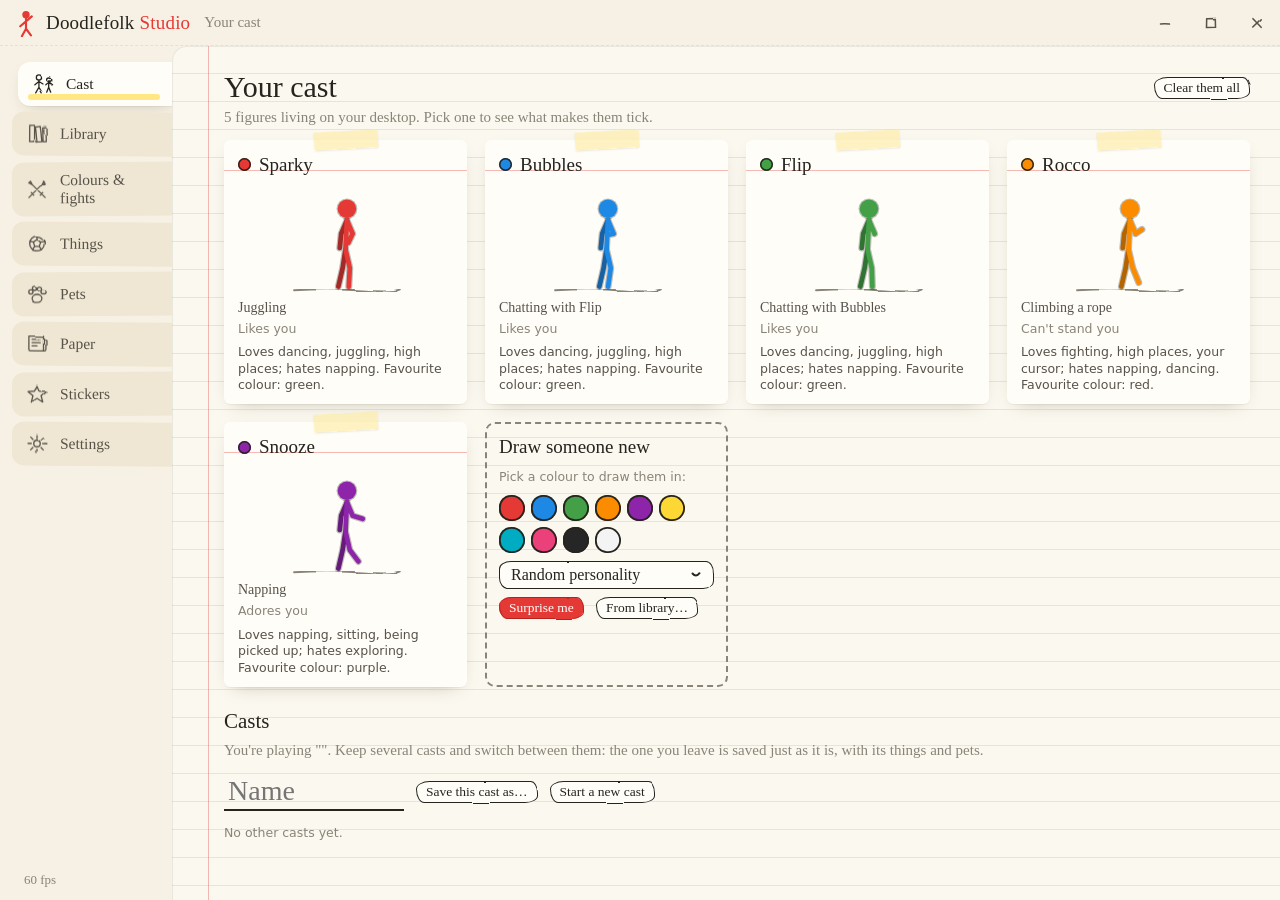
==== commit 31f4a983: "Rename: StickFight is now Doodlefolk (code, UI, docs, tests, project files, repo); first run copies " ====
--- a/Studio/web/index.html
+++ b/Studio/web/index.html
@@ -2,7 +2,7 @@
 <html lang="en">
 <head>
 <meta charset="utf-8">
-<title>StickFight Studio</title>
+<title>Doodlefolk Studio</title>
 <meta name="viewport" content="width=device-width, initial-scale=1">
 <link rel="stylesheet" href="studio.css">
 </head>
@@ -31,7 +31,7 @@
     <div class="brand">
       <svg class="logo" viewBox="-14 -30 28 34"><g class="logo-fig">
         <circle cx="0" cy="-23" r="4.5"/><path d="M0 -18 L0 -6 M0 -15 L-7 -9 M0 -15 L7 -21 M0 -6 L-5 3 M0 -6 L6 2"/></g></svg>
-      <span class="brand-name">StickFight <em>Studio</em></span>
+      <span class="brand-name">Doodlefolk <em>Studio</em></span>
     </div>
     <div id="crumbs"></div>
     <div class="winbtns">
--- a/Studio/web/studio.css
+++ b/Studio/web/studio.css
@@ -1,4 +1,4 @@
-/* StickFight Studio: a sketchbook. Paper (light) and chalkboard (dark) themes. */
+/* Doodlefolk Studio: a sketchbook. Paper (light) and chalkboard (dark) themes. */
 :root {
   --paper: #f6f1e4;
   --paper-2: #fbf8ef;
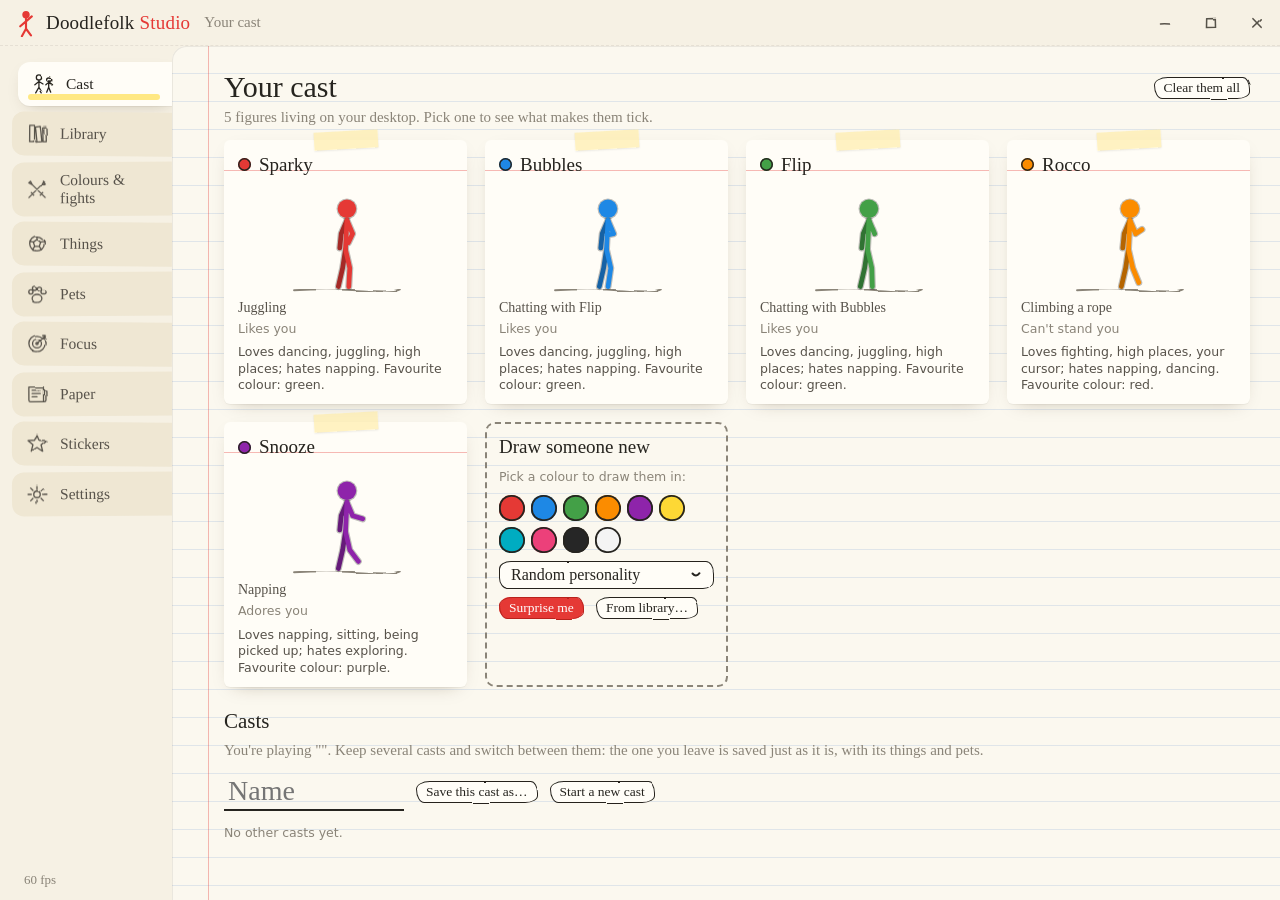
==== commit 41b87b8d: "Town mood (Cozy/Classic/Chaos), focus sessions (quiet town, timer by the clock, cheers and coins, br" ====
--- a/Studio/web/index.html
+++ b/Studio/web/index.html
@@ -47,6 +47,7 @@
     <button class="tab" data-page="fights"><svg viewBox="0 0 32 32"><g><path d="M6 26 L22 10 M22 10 L24 6 L26 8 L22 10 M9 20 L12 23 M26 26 L10 10 M10 10 L8 6 L6 8 L10 10 M23 20 L20 23"/></g></svg><span>Colours &amp; fights</span></button>
     <button class="tab" data-page="toys"><svg viewBox="0 0 32 32"><g><circle cx="16" cy="16" r="9"/><path d="M16 11 L20.5 14.3 L18.8 19.5 L13.2 19.5 L11.5 14.3 Z M16 7 V11 M24.6 13.5 L20.5 14.3 M21.5 23.5 L18.8 19.5 M10.5 23.5 L13.2 19.5 M7.4 13.5 L11.5 14.3"/></g></svg><span>Things</span></button>
     <button class="tab" data-page="pets"><svg viewBox="0 0 32 32"><g><ellipse cx="16" cy="21" rx="6" ry="5"/><circle cx="8.5" cy="13" r="2.6"/><circle cx="13" cy="8.5" r="2.6"/><circle cx="19" cy="8.5" r="2.6"/><circle cx="23.5" cy="13" r="2.6"/></g></svg><span>Pets</span></button>
+    <button class="tab" data-page="focus"><svg viewBox="0 0 32 32"><g><circle cx="16" cy="16" r="10"/><circle cx="16" cy="16" r="5.5"/><circle cx="16" cy="16" r="1.4"/><path d="M16 16 L26 6 M23 6 H26 V9"/></g></svg><span>Focus</span></button>
     <button class="tab" data-page="paper"><svg viewBox="0 0 32 32"><g><path d="M6 7 H24 V25 H8 A2 2 0 0 1 6 23 Z M24 11 H27 V23 A2 2 0 0 1 25 25 H24 M10 11 H20 M10 15 H20 M10 19 H16"/></g></svg><span>Paper</span></button>
     <button class="tab" data-page="stickers"><svg viewBox="0 0 32 32"><g><path d="M16 5 L19 12 L27 12.5 L21 17.5 L23 25.5 L16 21 L9 25.5 L11 17.5 L5 12.5 L13 12 Z"/></g></svg><span>Stickers</span></button>
     <button class="tab" data-page="settings"><svg viewBox="0 0 32 32"><g><circle cx="16" cy="16" r="4"/><path d="M16 5 V9 M16 23 V27 M5 16 H9 M23 16 H27 M8.2 8.2 L11 11 M21 21 L23.8 23.8 M23.8 8.2 L21 11 M11 21 L8.2 23.8"/></g></svg><span>Settings</span></button>
--- a/Studio/web/studio.css
+++ b/Studio/web/studio.css
@@ -454,3 +454,5 @@
 @keyframes tour-in { from { opacity: 0; } to { opacity: 1; } }
 @keyframes tour-pulse { 50% { box-shadow: 0 0 0 5px color-mix(in srgb, var(--accent) 35%, transparent), var(--shadow); } }
 @media (prefers-reduced-motion: reduce) { .tour, .tab.tour-here { animation: none; } }
+
+.focus-timer { font: 34px var(--scrawl); color: var(--accent-ink); margin: 10px 0 4px; min-height: 40px; }
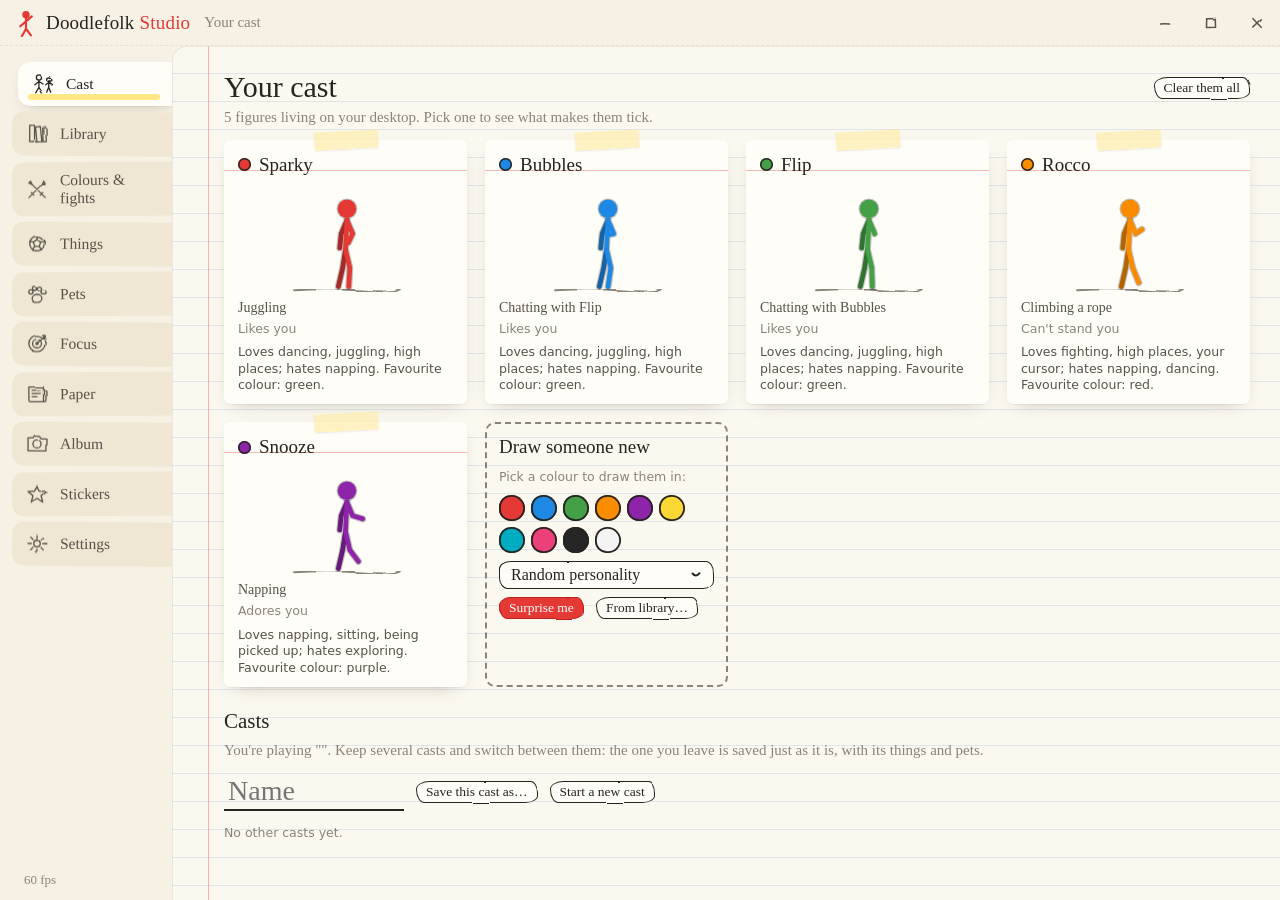
==== commit 8a2236a5: "Photo album; hermetic, headless self-test Album: big moments (news of weight 3+: dates, babies, race" ====
--- a/Studio/web/index.html
+++ b/Studio/web/index.html
@@ -49,6 +49,7 @@
     <button class="tab" data-page="pets"><svg viewBox="0 0 32 32"><g><ellipse cx="16" cy="21" rx="6" ry="5"/><circle cx="8.5" cy="13" r="2.6"/><circle cx="13" cy="8.5" r="2.6"/><circle cx="19" cy="8.5" r="2.6"/><circle cx="23.5" cy="13" r="2.6"/></g></svg><span>Pets</span></button>
     <button class="tab" data-page="focus"><svg viewBox="0 0 32 32"><g><circle cx="16" cy="16" r="10"/><circle cx="16" cy="16" r="5.5"/><circle cx="16" cy="16" r="1.4"/><path d="M16 16 L26 6 M23 6 H26 V9"/></g></svg><span>Focus</span></button>
     <button class="tab" data-page="paper"><svg viewBox="0 0 32 32"><g><path d="M6 7 H24 V25 H8 A2 2 0 0 1 6 23 Z M24 11 H27 V23 A2 2 0 0 1 25 25 H24 M10 11 H20 M10 15 H20 M10 19 H16"/></g></svg><span>Paper</span></button>
+    <button class="tab" data-page="album"><svg viewBox="0 0 32 32"><g><path d="M5 9 H11 L13 6 H19 L21 9 H27 V25 H5 Z"/><circle cx="16" cy="16.5" r="5"/></g></svg><span>Album</span></button>
     <button class="tab" data-page="stickers"><svg viewBox="0 0 32 32"><g><path d="M16 5 L19 12 L27 12.5 L21 17.5 L23 25.5 L16 21 L9 25.5 L11 17.5 L5 12.5 L13 12 Z"/></g></svg><span>Stickers</span></button>
     <button class="tab" data-page="settings"><svg viewBox="0 0 32 32"><g><circle cx="16" cy="16" r="4"/><path d="M16 5 V9 M16 23 V27 M5 16 H9 M23 16 H27 M8.2 8.2 L11 11 M21 21 L23.8 23.8 M23.8 8.2 L21 11 M11 21 L8.2 23.8"/></g></svg><span>Settings</span></button>
     <div class="tabs-fill"></div>
--- a/Studio/web/studio.css
+++ b/Studio/web/studio.css
@@ -456,3 +456,14 @@
 @media (prefers-reduced-motion: reduce) { .tour, .tab.tour-here { animation: none; } }
 
 .focus-timer { font: 34px var(--scrawl); color: var(--accent-ink); margin: 10px 0 4px; min-height: 40px; }
+
+/* Photo album */
+.album { display: grid; grid-template-columns: repeat(auto-fill, minmax(230px, 1fr)); gap: 16px; margin-top: 10px; }
+.album-month { grid-column: 1 / -1; margin: 10px 0 0; }
+.photo { margin: 0; position: relative; background: var(--card, transparent); border: 1.5px solid var(--faint); border-radius: 10px; padding: 8px; transform: rotate(-0.4deg); }
+.photo:nth-child(even) { transform: rotate(0.5deg); }
+.photo img { width: 100%; display: block; border-radius: 4px; cursor: zoom-in; }
+.photo figcaption { font-size: 13px; margin-top: 6px; line-height: 1.3; }
+.photo .photo-tools { position: absolute; top: 12px; right: 12px; display: flex; gap: 4px; opacity: 0; transition: opacity .15s; }
+.photo:hover .photo-tools, .photo.starred .photo-tools { opacity: 1; }
+.starred-only .photo:not(.starred) { display: none; }
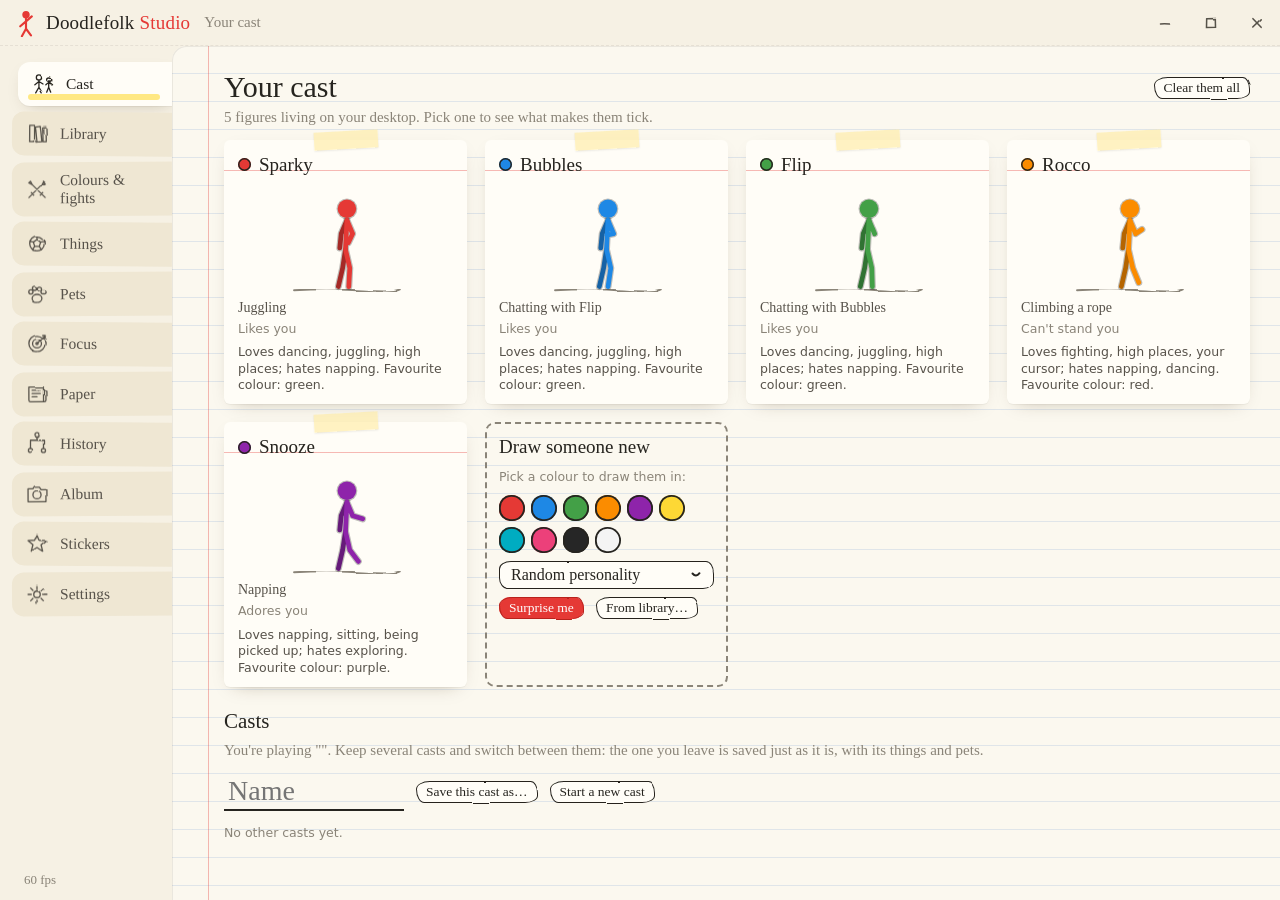
==== commit 3f460dc8: "Town history: everything notable kept for good (seeded from the newspaper), parents remembered by na" ====
--- a/Studio/web/index.html
+++ b/Studio/web/index.html
@@ -49,6 +49,7 @@
     <button class="tab" data-page="pets"><svg viewBox="0 0 32 32"><g><ellipse cx="16" cy="21" rx="6" ry="5"/><circle cx="8.5" cy="13" r="2.6"/><circle cx="13" cy="8.5" r="2.6"/><circle cx="19" cy="8.5" r="2.6"/><circle cx="23.5" cy="13" r="2.6"/></g></svg><span>Pets</span></button>
     <button class="tab" data-page="focus"><svg viewBox="0 0 32 32"><g><circle cx="16" cy="16" r="10"/><circle cx="16" cy="16" r="5.5"/><circle cx="16" cy="16" r="1.4"/><path d="M16 16 L26 6 M23 6 H26 V9"/></g></svg><span>Focus</span></button>
     <button class="tab" data-page="paper"><svg viewBox="0 0 32 32"><g><path d="M6 7 H24 V25 H8 A2 2 0 0 1 6 23 Z M24 11 H27 V23 A2 2 0 0 1 25 25 H24 M10 11 H20 M10 15 H20 M10 19 H16"/></g></svg><span>Paper</span></button>
+    <button class="tab" data-page="history"><svg viewBox="0 0 32 32"><g><path d="M16 6 V12 M16 12 H8 V18 M16 12 H24 V18 M8 18 V22 M24 18 V22"/><circle cx="16" cy="5" r="2.5"/><circle cx="8" cy="24.5" r="2.5"/><circle cx="24" cy="24.5" r="2.5"/></g></svg><span>History</span></button>
     <button class="tab" data-page="album"><svg viewBox="0 0 32 32"><g><path d="M5 9 H11 L13 6 H19 L21 9 H27 V25 H5 Z"/><circle cx="16" cy="16.5" r="5"/></g></svg><span>Album</span></button>
     <button class="tab" data-page="stickers"><svg viewBox="0 0 32 32"><g><path d="M16 5 L19 12 L27 12.5 L21 17.5 L23 25.5 L16 21 L9 25.5 L11 17.5 L5 12.5 L13 12 Z"/></g></svg><span>Stickers</span></button>
     <button class="tab" data-page="settings"><svg viewBox="0 0 32 32"><g><circle cx="16" cy="16" r="4"/><path d="M16 5 V9 M16 23 V27 M5 16 H9 M23 16 H27 M8.2 8.2 L11 11 M21 21 L23.8 23.8 M23.8 8.2 L21 11 M11 21 L8.2 23.8"/></g></svg><span>Settings</span></button>
--- a/Studio/web/studio.css
+++ b/Studio/web/studio.css
@@ -467,3 +467,38 @@
 .photo .photo-tools { position: absolute; top: 12px; right: 12px; display: flex; gap: 4px; opacity: 0; transition: opacity .15s; }
 .photo:hover .photo-tools, .photo.starred .photo-tools { opacity: 1; }
 .starred-only .photo:not(.starred) { display: none; }
+
+/* Doodledex: fish */
+.fish-dot { display: inline-block; width: 34px; height: 14px; border-radius: 50% 40% 40% 50%; border: 1.5px solid var(--ink); position: relative; }
+.fish-dot::after { content: ""; position: absolute; right: -9px; top: 1px; border: 5px solid transparent; border-left: 8px solid var(--ink); }
+.sticker.biting { border-color: var(--accent); }
+
+/* Ambience mixer */
+.amb-box { margin: 4px 0 8px 28px; }
+.amb-row label { min-width: 130px; }
+.amb-meter { --lvl: 0; display: inline-block; width: 8px; height: 18px; border-radius: 4px; border: 1.5px solid var(--faint); background: linear-gradient(to top, var(--accent) calc(var(--lvl) * 100%), transparent 0); margin-left: 8px; vertical-align: middle; }
+
+/* Requests from the town */
+.requests { border: 1.5px dashed var(--faint); border-radius: 12px; padding: 8px 14px 10px; margin: 6px 0 14px; }
+.requests h3 { margin: 4px 0 6px; }
+.request { display: flex; align-items: center; gap: 10px; padding: 6px 0; border-top: 1px solid var(--faint); }
+.request:first-of-type { border-top: 0; }
+.request > div { flex: 1; }
+.request.done { opacity: 0.6; }
+.req-mark { color: var(--accent); font-size: 18px; width: 18px; text-align: center; }
+
+/* Remembered */
+.memorials { display: grid; grid-template-columns: repeat(auto-fill, minmax(280px, 1fr)); gap: 12px; }
+.memorial { border: 1.5px solid var(--faint); border-radius: 12px; padding: 10px 14px; }
+.mem-head { display: flex; align-items: center; gap: 6px; }
+.mem-head .dot { width: 12px; height: 12px; border-radius: 50%; border: 1.5px solid var(--ink); display: inline-block; }
+.mem-epitaph { font-style: italic; margin: 6px 0; }
+.mem-diary { margin: 6px 0 0 16px; padding: 0; font-size: 12.5px; color: var(--pencil, inherit); }
+
+/* Town history */
+.tree-box { overflow: auto; border: 1.5px solid var(--faint); border-radius: 12px; max-height: 520px; background: #fbf8ef; }
+.tree-box svg { display: block; }
+.history h3 { margin: 14px 0 4px; }
+.hist { padding: 2px 0; }
+.hist.w4, .hist.w5 { font-weight: 600; }
+.big-only .hist.w2, .big-only .hist.w3 { display: none; }
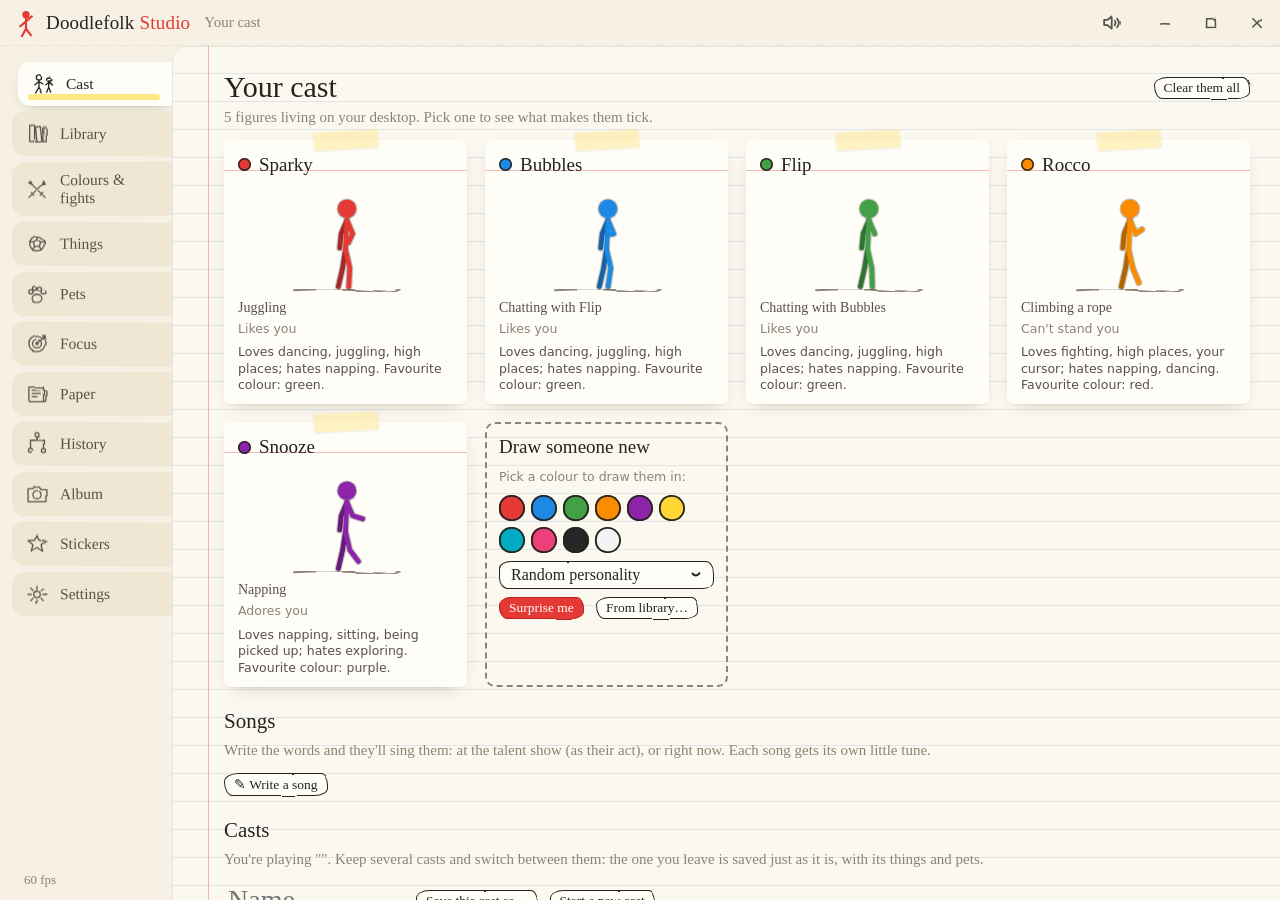
==== commit caf624f5: "Repaint wherever things were drawn; quieter steps; one-click mute; scoreboard stays on screen - Rend" ====
--- a/Studio/web/index.html
+++ b/Studio/web/index.html
@@ -34,6 +34,7 @@
       <span class="brand-name">Doodlefolk <em>Studio</em></span>
     </div>
     <div id="crumbs"></div>
+    <button id="mute" class="mutebtn" title="Sound on/off (all of it)"></button>
     <div class="winbtns">
       <button class="winbtn" data-win="min" title="Minimize"><svg viewBox="0 0 20 20"><path d="M5 11 Q10 10.4 15 11.2"/></svg></button>
       <button class="winbtn" data-win="max" title="Maximize"><svg viewBox="0 0 20 20"><path id="maxicon" d="M5.2 5.4 L14.8 5 L15 14.6 L5 14.9 Z"/></svg></button>
--- a/Studio/web/studio.css
+++ b/Studio/web/studio.css
@@ -115,6 +115,10 @@
 .marker { background: linear-gradient(transparent 55%, var(--marker) 55%, var(--marker) 90%, transparent 90%); padding: 0 2px; }
 .row { display: flex; gap: 12px; align-items: center; flex-wrap: wrap; }
 .spacer { flex: 1; }
+.mutebtn { app-region: no-drag; width: 34px; height: 30px; flex: none; border: 1.5px solid transparent; border-radius: 9px; background: transparent; display: grid; place-items: center; cursor: pointer; padding: 0; }
+.mutebtn:hover { border-color: var(--faint); }
+.mutebtn svg { width: 21px; height: 21px; fill: none; stroke: var(--ink-2); stroke-width: 1.7; stroke-linecap: round; stroke-linejoin: round; filter: var(--stroke-filter); }
+.mutebtn.off svg { stroke: var(--accent); }
 
 /* sketchy box: the border is a separate wobbly layer so text stays crisp */
 .sk { position: relative; }
@@ -502,3 +506,14 @@
 .hist { padding: 2px 0; }
 .hist.w4, .hist.w5 { font-weight: 600; }
 .big-only .hist.w2, .big-only .hist.w3 { display: none; }
+
+/* Songs */
+.songs { display: grid; grid-template-columns: repeat(auto-fill, minmax(300px, 1fr)); gap: 12px; align-items: start; }
+.song { border: 1.5px solid var(--faint); border-radius: 12px; padding: 10px 12px; display: grid; gap: 6px; }
+.song textarea { font: inherit; resize: vertical; }
+
+.dev-cmd { font: 12px Consolas, monospace; white-space: pre-wrap; background: var(--faint-bg, rgba(0,0,0,0.04)); border-radius: 8px; padding: 8px 10px; user-select: text; }
+
+/* Community goal */
+.goal-bar { height: 12px; border: 1.5px solid var(--ink); border-radius: 8px; overflow: hidden; margin: 6px 0; }
+.goal-bar > div { height: 100%; background: var(--accent); }
